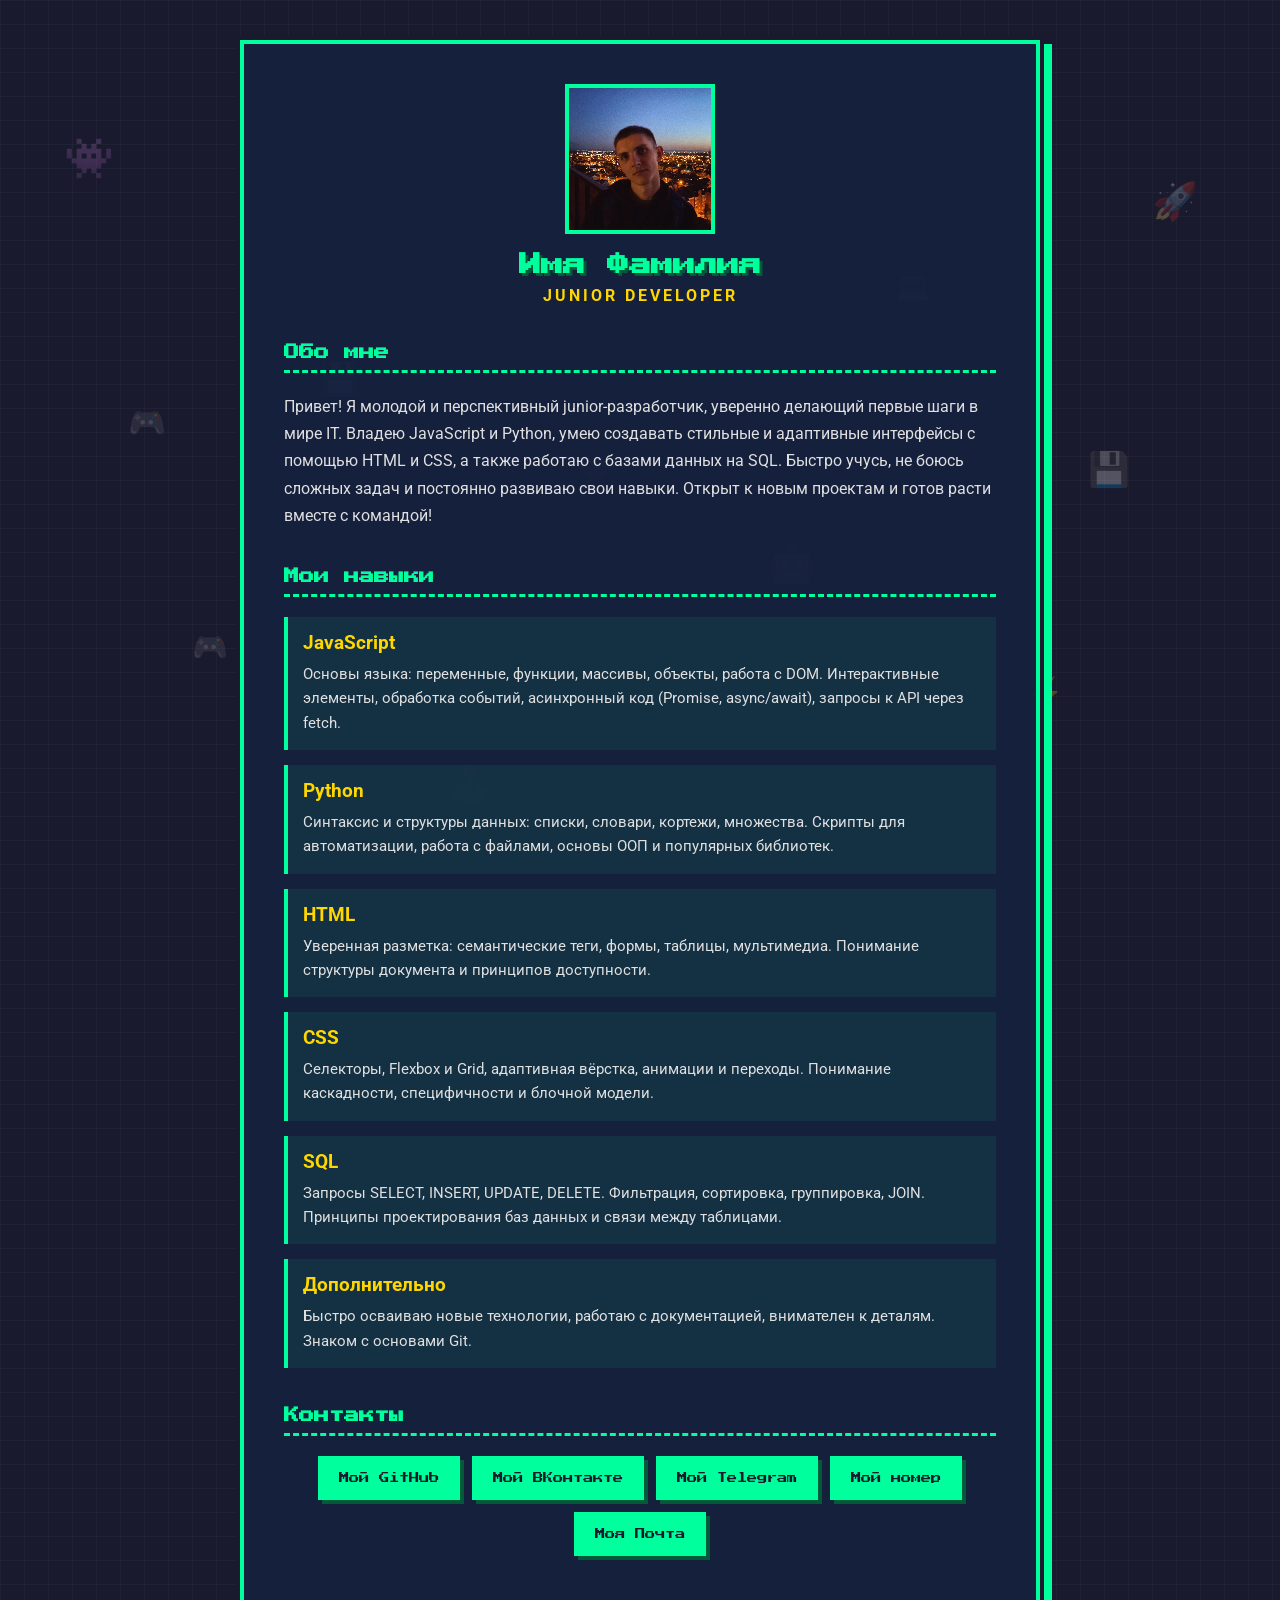
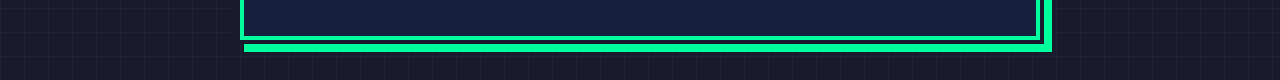
==== portfolio-site/index.html @ 36f14386 "Add files via upload Мой приветственный сайт)" ====
<!DOCTYPE html>
<html lang="ru">
<head>
    <meta charset="UTF-8">
    <meta name="viewport" content="width=device-width, initial-scale=1.0">
    <title>Моё портфолио</title>
    <link rel="stylesheet" href="style.css">
    <!-- Пиксельный шрифт -->
    <link href="https://fonts.googleapis.com/css2?family=Press+Start+2P&family=Roboto:wght@400;700&display=swap" rel="stylesheet">
</head>
<body>

    <!-- Плавающие смайлики на фоне -->
    <div class="emoji-bg">
        <span class="emoji">👾</span>
        <span class="emoji">🎮</span>
        <span class="emoji">💾</span>
        <span class="emoji">🕹️</span>
        <span class="emoji">👾</span>
        <span class="emoji">🤖</span>
        <span class="emoji">💻</span>
        <span class="emoji">⚡</span>
        <span class="emoji">🚀</span>
        <span class="emoji">🎮</span>
        <span class="emoji">👾</span>
        <span class="emoji">💾</span>
    </div>

    <main class="card">

        <img src="my photo.jpg" alt="Моё фото" class="avatar">

        <h1>Имя Фамилия</h1>
        <p class="subtitle">Junior Developer</p>

        <section class="about">
            <h2>Обо мне</h2>
            <p>
                Привет! Я молодой и перспективный junior-разработчик, 
            уверенно делающий первые шаги в мире IT. Владею JavaScript и Python, 
            умею создавать стильные и адаптивные интерфейсы с помощью HTML и CSS, 
            а также работаю с базами данных на SQL. Быстро учусь, 
            не боюсь сложных задач и постоянно развиваю свои навыки. 
            Открыт к новым проектам и готов расти вместе с командой!
            </p>
        </section>

        <section class="skills">
            <h2>Мои навыки</h2>

            <div class="skill">
                <h3>JavaScript</h3>
                <p>Основы языка: переменные, функции, массивы, объекты, работа с DOM. Интерактивные элементы, обработка событий, асинхронный код (Promise, async/await), запросы к API через fetch.</p>
            </div>

            <div class="skill">
                <h3>Python</h3>
                <p>Синтаксис и структуры данных: списки, словари, кортежи, множества. Скрипты для автоматизации, работа с файлами, основы ООП и популярных библиотек.</p>
            </div>

            <div class="skill">
                <h3>HTML</h3>
                <p>Уверенная разметка: семантические теги, формы, таблицы, мультимедиа. Понимание структуры документа и принципов доступности.</p>
            </div>

            <div class="skill">
                <h3>CSS</h3>
                <p>Селекторы, Flexbox и Grid, адаптивная вёрстка, анимации и переходы. Понимание каскадности, специфичности и блочной модели.</p>
            </div>

            <div class="skill">
                <h3>SQL</h3>
                <p>Запросы SELECT, INSERT, UPDATE, DELETE. Фильтрация, сортировка, группировка, JOIN. Принципы проектирования баз данных и связи между таблицами.</p>
            </div>

            <div class="skill">
                <h3>Дополнительно</h3>
                <p>Быстро осваиваю новые технологии, работаю с документацией, внимателен к деталям. Знаком с основами Git.</p>
            </div>
        </section>

        <section class="contacts">
            <h2>Контакты</h2>
            <div class="links">
                <a href="https://github.com/EugenePopruga/Eugenehub" target="_blank" class="btn">Мой GitHub</a>
                <a href="https://vk.ru/pochel_vonn" target="_blank" class="btn">Мой ВКонтакте</a>
                <a href="https://t.me/wat_is_it" target="_blank" class="btn">Мой Telegram</a>
                <a href="tel:+79183211884" class="btn">Мой номер</a>
                <a href="mailto:e.popruga@mail.ru" class="btn">Моя Почта</a>
            </div>
        </section>

    </main>

</body>
</html>
---- portfolio-site/style.css ----
/* ===== Общие стили ===== */
* {
    margin: 0;
    padding: 0;
    box-sizing: border-box;
}

body {
    font-family: 'Roboto', Arial, sans-serif;
    color: #e0e0e0;
    min-height: 100vh;
    overflow-x: hidden;

    /* Пиксельный фон: тёмная сетка */
    background-color: #1a1a2e;
    background-image:
        linear-gradient(rgba(255, 255, 255, 0.03) 1px, transparent 1px),
        linear-gradient(90deg, rgba(255, 255, 255, 0.03) 1px, transparent 1px);
    background-size: 24px 24px;
}

/* ===== Плавающие смайлики ===== */
.emoji-bg {
    position: fixed;
    top: 0;
    left: 0;
    width: 100%;
    height: 100%;
    z-index: 0;
    pointer-events: none; /* смайлики не мешают кликам */
}

.emoji {
    position: absolute;
    font-size: 2rem;
    opacity: 0.25;
    image-rendering: pixelated;
    animation: float 12s ease-in-out infinite;
}

/* Разбрасываю смайлики по экрану и задаю разную скорость */
.emoji:nth-child(1)  { left: 5%;  top: 15%; animation-delay: 0s;   font-size: 2.5rem; }
.emoji:nth-child(2)  { left: 15%; top: 70%; animation-delay: -2s;  font-size: 1.8rem; }
.emoji:nth-child(3)  { left: 25%; top: 40%; animation-delay: -4s; }
.emoji:nth-child(4)  { left: 35%; top: 85%; animation-delay: -6s;  font-size: 2.2rem; }
.emoji:nth-child(5)  { left: 50%; top: 10%; animation-delay: -1s; }
.emoji:nth-child(6)  { left: 60%; top: 60%; animation-delay: -3s;  font-size: 2.4rem; }
.emoji:nth-child(7)  { left: 70%; top: 30%; animation-delay: -5s;  font-size: 1.7rem; }
.emoji:nth-child(8)  { left: 80%; top: 75%; animation-delay: -7s; }
.emoji:nth-child(9)  { left: 90%; top: 20%; animation-delay: -2.5s; font-size: 2.3rem; }
.emoji:nth-child(10) { left: 10%; top: 45%; animation-delay: -8s;  font-size: 1.9rem; }
.emoji:nth-child(11) { left: 45%; top: 50%; animation-delay: -9s; }
.emoji:nth-child(12) { left: 85%; top: 50%; animation-delay: -4.5s; font-size: 2.1rem; }

@keyframes float {
    0%, 100% {
        transform: translateY(0) rotate(0deg);
    }
    50% {
        transform: translateY(-40px) rotate(15deg);
    }
}

/* ===== Карточка с контентом ===== */
.card {
    position: relative;
    z-index: 1;
    max-width: 800px;
    margin: 40px auto;
    padding: 40px;
    background: rgba(22, 33, 62, 0.95);

    /* Пиксельная рамка в стиле ретро-игр */
    border: 4px solid #00ff9d;
    box-shadow:
        0 0 0 4px #1a1a2e,
        8px 8px 0 4px #00ff9d;
}

/* ===== Аватар ===== */
.avatar {
    display: block;
    width: 150px;
    height: 150px;
    margin: 0 auto 20px;
    object-fit: cover;
    border: 4px solid #00ff9d;
    image-rendering: pixelated; /* пиксельный эффект для фото */
}

/* ===== Заголовки ===== */
h1 {
    font-family: 'Press Start 2P', monospace;
    font-size: 1.4rem;
    color: #00ff9d;
    text-align: center;
    text-shadow: 3px 3px 0 #005c38;
    margin-bottom: 10px;
}

.subtitle {
    text-align: center;
    color: #ffd700;
    font-weight: bold;
    letter-spacing: 3px;
    text-transform: uppercase;
    margin-bottom: 40px;
}

h2 {
    font-family: 'Press Start 2P', monospace;
    font-size: 0.95rem;
    color: #00ff9d;
    border-bottom: 3px dashed #00ff9d;
    padding-bottom: 10px;
    margin-bottom: 20px;
}

h3 {
    color: #ffd700;
    margin-bottom: 8px;
}

/* ===== Секции ===== */
.about, .skills, .contacts {
    margin-bottom: 40px;
}

.about p {
    line-height: 1.7;
}

.skill {
    background: rgba(0, 255, 157, 0.07);
    border-left: 4px solid #00ff9d;
    padding: 15px;
    margin-bottom: 15px;
    transition: transform 0.2s, background 0.2s;
}

.skill:hover {
    transform: translateX(8px);
    background: rgba(0, 255, 157, 0.15);
}

.skill p {
    line-height: 1.6;
    font-size: 0.95rem;
}

/* ===== Кнопки-ссылки ===== */
.links {
    display: flex;
    flex-wrap: wrap;
    gap: 12px;
    justify-content: center;
}

.btn {
    font-family: 'Press Start 2P', monospace;
    font-size: 0.65rem;
    color: #1a1a2e;
    background: #00ff9d;
    padding: 14px 18px;
    text-decoration: none;
    border: 3px solid #00ff9d;
    box-shadow: 4px 4px 0 #005c38;
    transition: all 0.15s;
}

.btn:hover {
    background: #ffd700;
    border-color: #ffd700;
    box-shadow: 2px 2px 0 #8a7300;
    transform: translate(2px, 2px); /* эффект "нажатия" как в ретро-игре */
}

/* ===== Адаптивность для телефонов ===== */
@media (max-width: 600px) {
    .card {
        margin: 20px 15px;
        padding: 25px;
    }
    h1 {
        font-size: 1rem;
    }
    .emoji {
        font-size: 1.5rem !important;
    }
}
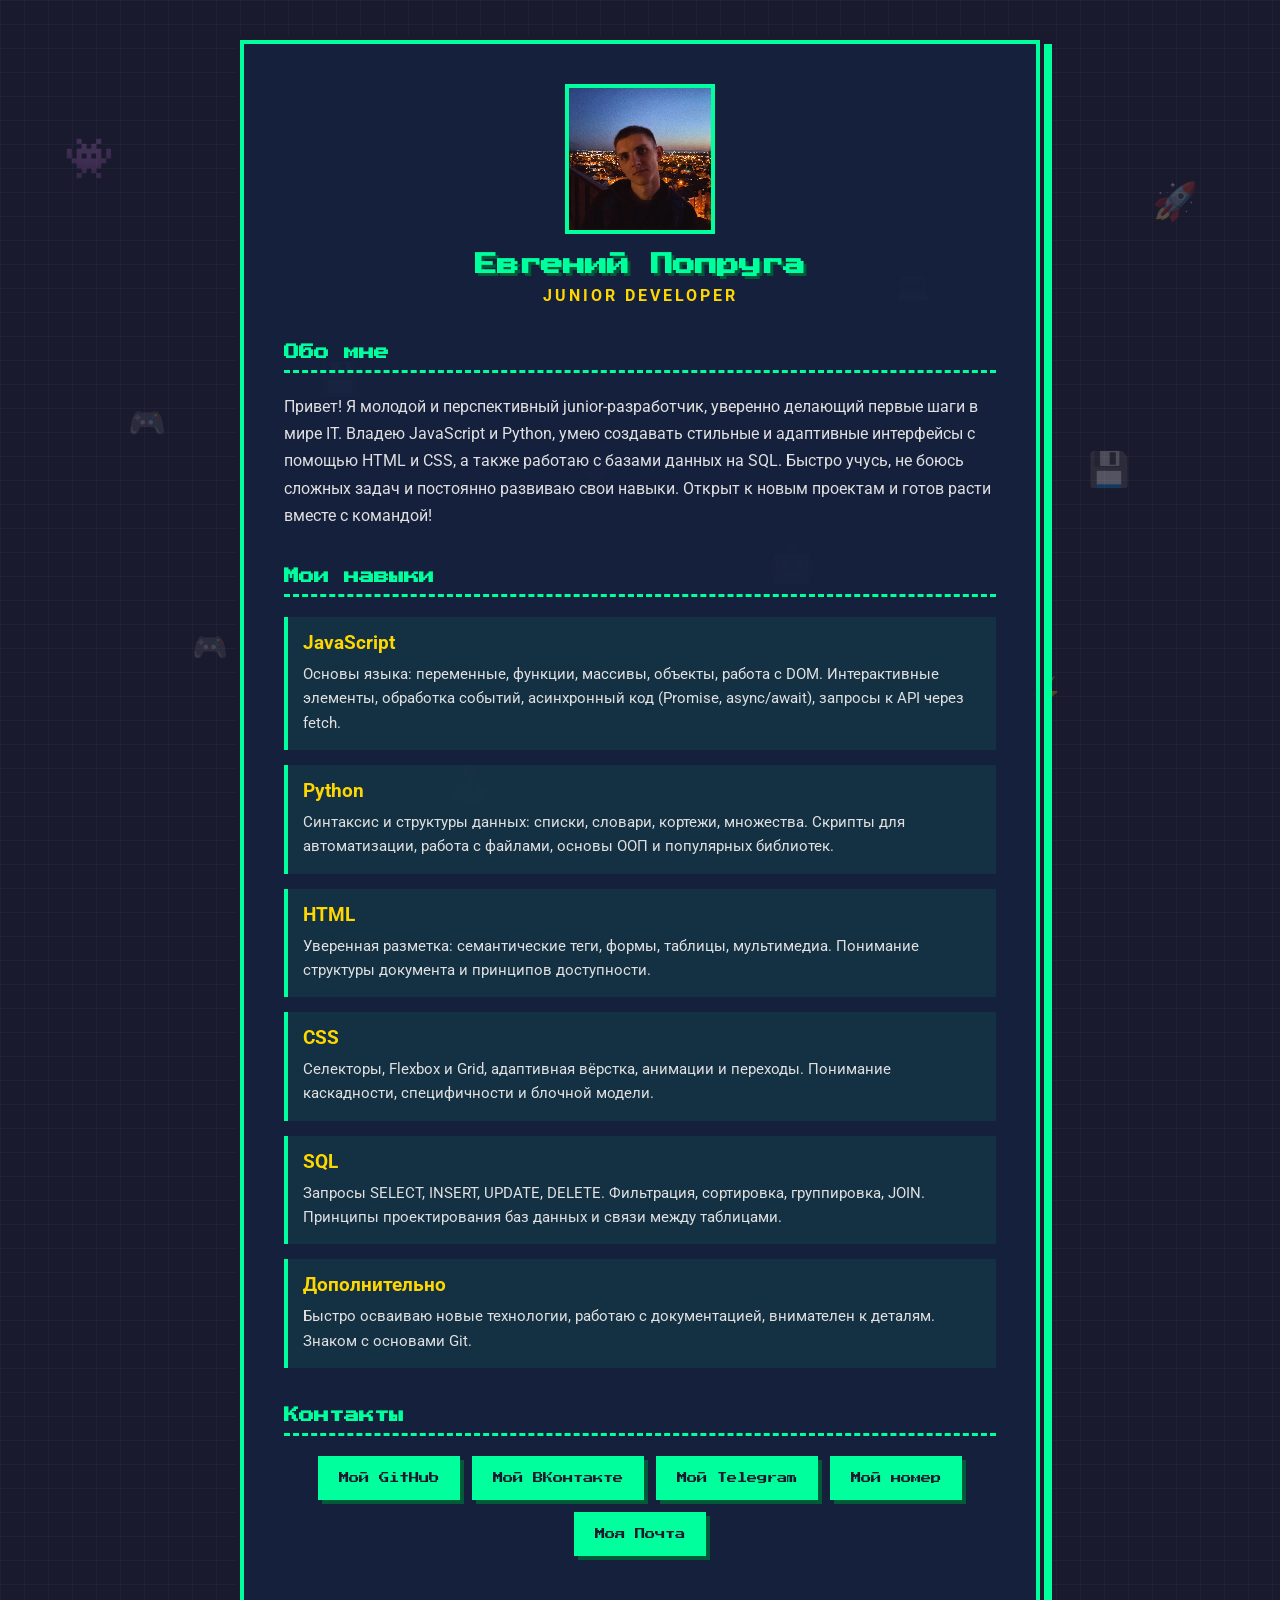
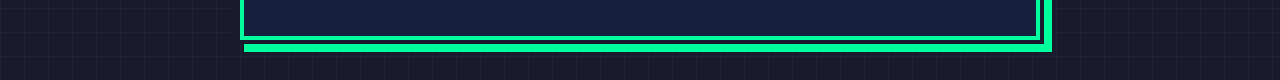
==== commit 97d4a0e1: "Update index.html" ====
--- a/portfolio-site/index.html
+++ b/portfolio-site/index.html
@@ -30,7 +30,7 @@
 
         <img src="my photo.jpg" alt="Моё фото" class="avatar">
 
-        <h1>Имя Фамилия</h1>
+        <h1>Евгений Попруга</h1>
         <p class="subtitle">Junior Developer</p>
 
         <section class="about">
@@ -93,4 +93,4 @@
     </main>
 
 </body>
-</html>+</html>
